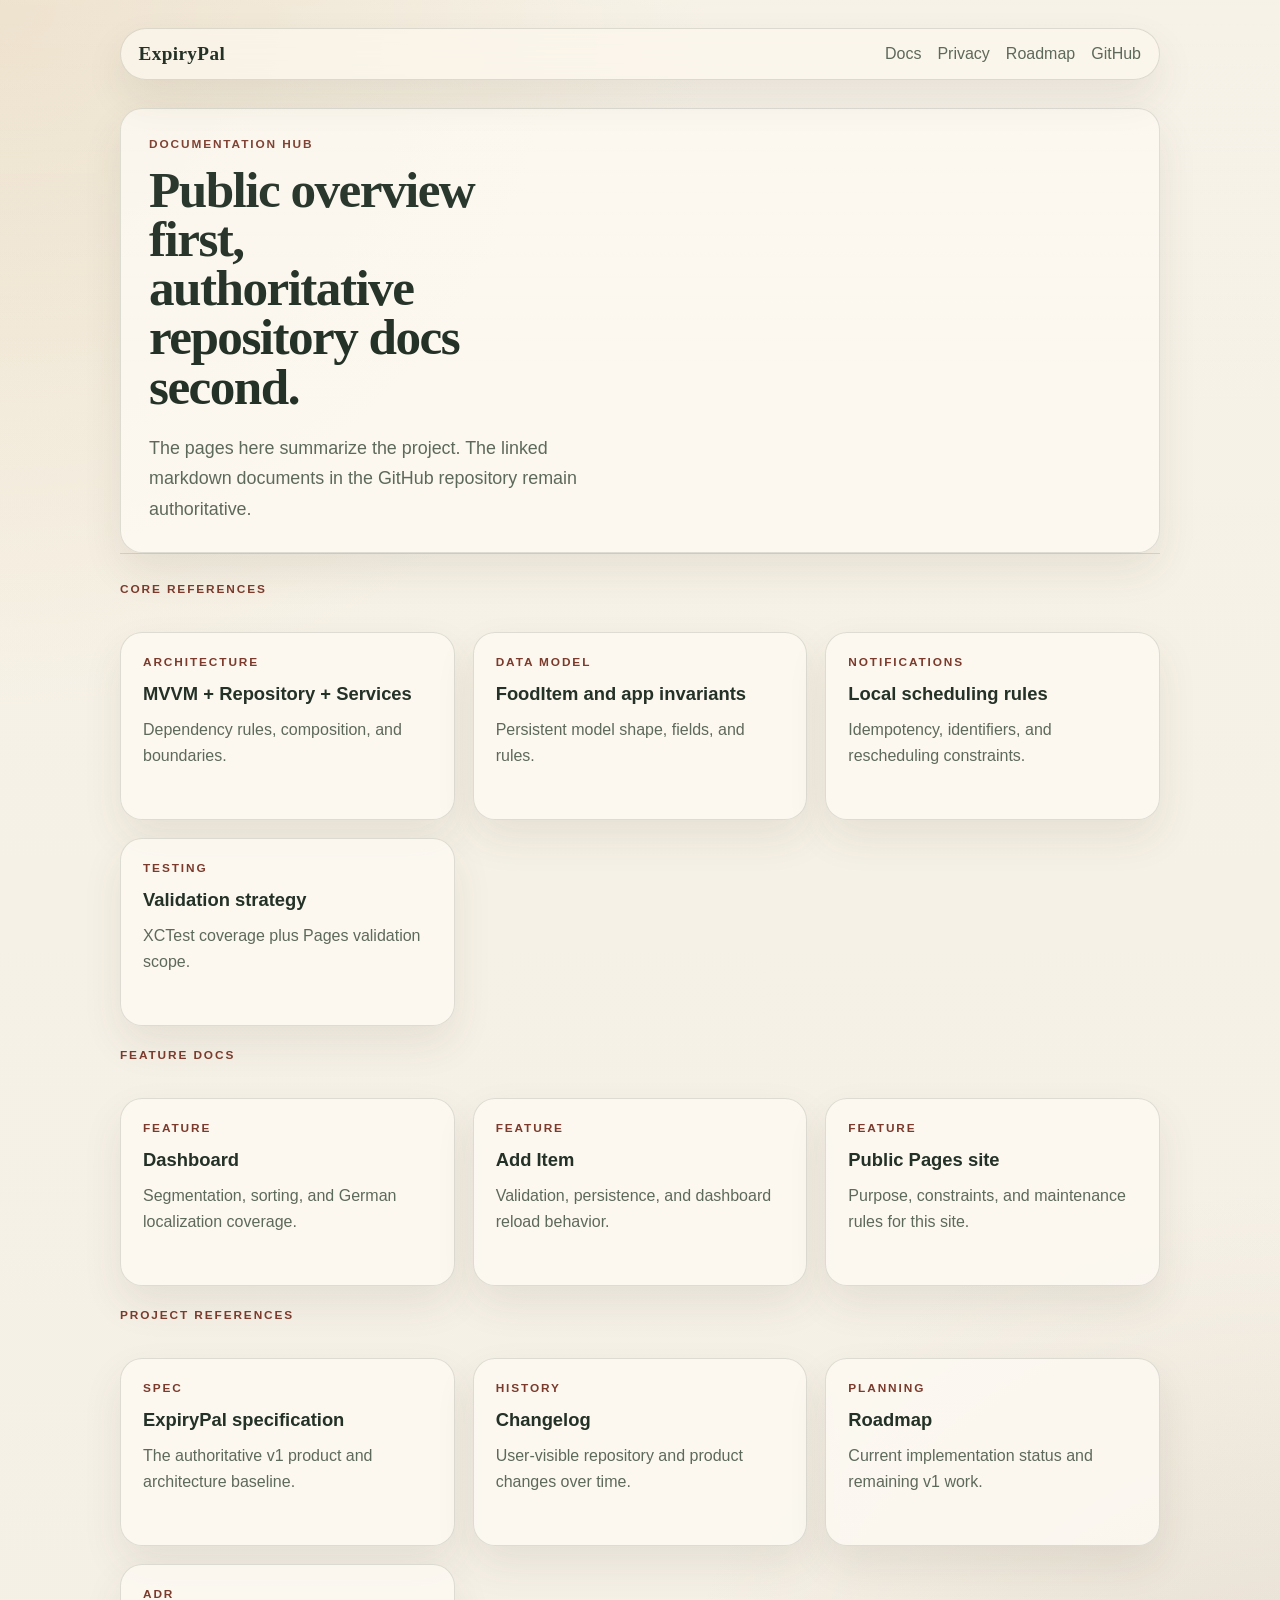
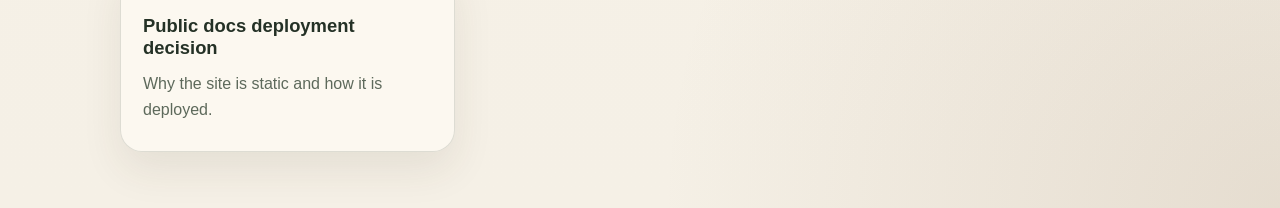
==== docs/site/docs.html @ cae8fb9b "docs: add github pages landing site" ====
<!DOCTYPE html>
<html lang="en">
  <head>
    <meta charset="UTF-8" />
    <meta name="viewport" content="width=device-width, initial-scale=1.0" />
    <title>ExpiryPal Docs Hub</title>
    <meta name="description" content="Public documentation hub for ExpiryPal." />
    <link rel="stylesheet" href="styles.css" />
  </head>
  <body>
    <div class="page-shell inner-shell">
      <header class="topbar">
        <a class="brand" href="index.html">ExpiryPal</a>
        <nav class="topnav" aria-label="Primary">
          <a href="docs.html">Docs</a>
          <a href="privacy.html">Privacy</a>
          <a href="roadmap.html">Roadmap</a>
          <a href="https://github.com/Gitzoz/expirypal">GitHub</a>
        </nav>
      </header>

      <main>
        <section class="page-intro panel">
          <p class="eyebrow">Documentation hub</p>
          <h1>Public overview first, authoritative repository docs second.</h1>
          <p class="lede compact">
            The pages here summarize the project. The linked markdown documents in the GitHub repository remain authoritative.
          </p>
        </section>

        <section class="link-groups ruled">
          <div class="link-group">
            <p class="section-label">Core references</p>
            <div class="docs-grid">
              <a class="doc-link panel" href="https://github.com/Gitzoz/expirypal/blob/main/docs/architecture.md">
                <span class="doc-kind">Architecture</span>
                <strong>MVVM + Repository + Services</strong>
                <span>Dependency rules, composition, and boundaries.</span>
              </a>
              <a class="doc-link panel" href="https://github.com/Gitzoz/expirypal/blob/main/docs/data-model.md">
                <span class="doc-kind">Data model</span>
                <strong>FoodItem and app invariants</strong>
                <span>Persistent model shape, fields, and rules.</span>
              </a>
              <a class="doc-link panel" href="https://github.com/Gitzoz/expirypal/blob/main/docs/notifications.md">
                <span class="doc-kind">Notifications</span>
                <strong>Local scheduling rules</strong>
                <span>Idempotency, identifiers, and rescheduling constraints.</span>
              </a>
              <a class="doc-link panel" href="https://github.com/Gitzoz/expirypal/blob/main/docs/testing.md">
                <span class="doc-kind">Testing</span>
                <strong>Validation strategy</strong>
                <span>XCTest coverage plus Pages validation scope.</span>
              </a>
            </div>
          </div>

          <div class="link-group">
            <p class="section-label">Feature docs</p>
            <div class="docs-grid">
              <a class="doc-link panel" href="https://github.com/Gitzoz/expirypal/blob/main/docs/features/dashboard.md">
                <span class="doc-kind">Feature</span>
                <strong>Dashboard</strong>
                <span>Segmentation, sorting, and German localization coverage.</span>
              </a>
              <a class="doc-link panel" href="https://github.com/Gitzoz/expirypal/blob/main/docs/features/add-item.md">
                <span class="doc-kind">Feature</span>
                <strong>Add Item</strong>
                <span>Validation, persistence, and dashboard reload behavior.</span>
              </a>
              <a class="doc-link panel" href="https://github.com/Gitzoz/expirypal/blob/main/docs/features/github-pages-site.md">
                <span class="doc-kind">Feature</span>
                <strong>Public Pages site</strong>
                <span>Purpose, constraints, and maintenance rules for this site.</span>
              </a>
            </div>
          </div>

          <div class="link-group">
            <p class="section-label">Project references</p>
            <div class="docs-grid">
              <a class="doc-link panel" href="https://github.com/Gitzoz/expirypal/blob/main/docs/spec/ExpiryPalSpec.md">
                <span class="doc-kind">Spec</span>
                <strong>ExpiryPal specification</strong>
                <span>The authoritative v1 product and architecture baseline.</span>
              </a>
              <a class="doc-link panel" href="https://github.com/Gitzoz/expirypal/blob/main/CHANGELOG.md">
                <span class="doc-kind">History</span>
                <strong>Changelog</strong>
                <span>User-visible repository and product changes over time.</span>
              </a>
              <a class="doc-link panel" href="https://github.com/Gitzoz/expirypal/blob/main/ROADMAP.md">
                <span class="doc-kind">Planning</span>
                <strong>Roadmap</strong>
                <span>Current implementation status and remaining v1 work.</span>
              </a>
              <a class="doc-link panel" href="https://github.com/Gitzoz/expirypal/blob/main/docs/decisions/ADR-0001-github-pages-public-docs.md">
                <span class="doc-kind">ADR</span>
                <strong>Public docs deployment decision</strong>
                <span>Why the site is static and how it is deployed.</span>
              </a>
            </div>
          </div>
        </section>
      </main>
    </div>
  </body>
</html>
---- docs/site/styles.css ----
:root {
  --bg: #f5f0e6;
  --bg-strong: #efe6d5;
  --panel: rgba(253, 249, 242, 0.84);
  --panel-strong: rgba(246, 238, 225, 0.96);
  --text: #243126;
  --muted: #5d695b;
  --accent: #7b3a2b;
  --accent-soft: #d88d63;
  --line: rgba(36, 49, 38, 0.14);
  --shadow: 0 18px 40px rgba(68, 54, 33, 0.09);
  --radius: 22px;
  --radius-sm: 16px;
}

* {
  box-sizing: border-box;
}

html {
  scroll-behavior: smooth;
}

body {
  margin: 0;
  font-family: "SF Pro Text", "Helvetica Neue", Helvetica, Arial, sans-serif;
  color: var(--text);
  background:
    radial-gradient(circle at top left, rgba(217, 190, 146, 0.32), transparent 32%),
    radial-gradient(circle at bottom right, rgba(135, 104, 73, 0.14), transparent 28%),
    linear-gradient(180deg, #f7f2e7 0%, var(--bg) 100%);
}

body::before {
  content: "";
  position: fixed;
  inset: 0;
  pointer-events: none;
  background:
    linear-gradient(90deg, transparent 0, transparent calc(100% - 1px), rgba(255, 255, 255, 0.08) calc(100% - 1px)),
    linear-gradient(180deg, rgba(255, 255, 255, 0.14), transparent 42%);
  opacity: 0.5;
}

img {
  max-width: 100%;
}

a {
  color: inherit;
}

.page-shell {
  width: min(1180px, calc(100% - 32px));
  margin: 0 auto;
  padding: 28px 0 56px;
}

.inner-shell {
  width: min(1040px, calc(100% - 32px));
}

.topbar {
  display: flex;
  align-items: center;
  justify-content: space-between;
  gap: 20px;
  margin-bottom: 28px;
  padding: 14px 18px;
  border: 1px solid var(--line);
  border-radius: 999px;
  background: rgba(252, 247, 238, 0.72);
  backdrop-filter: blur(14px);
  box-shadow: var(--shadow);
}

.brand {
  font-family: Iowan Old Style, Palatino Linotype, Book Antiqua, Georgia, serif;
  font-size: 1.2rem;
  font-weight: 700;
  text-decoration: none;
  letter-spacing: 0.02em;
}

.topnav {
  display: flex;
  flex-wrap: wrap;
  gap: 16px;
}

.topnav a,
.text-link {
  text-decoration: none;
  color: var(--muted);
}

.topnav a:hover,
.text-link:hover {
  color: var(--accent);
}

.panel {
  border: 1px solid var(--line);
  border-radius: var(--radius);
  background: var(--panel);
  box-shadow: var(--shadow);
}

.hero {
  display: grid;
  grid-template-columns: minmax(0, 1.45fr) minmax(280px, 0.8fr);
  gap: 24px;
  padding: 34px;
}

.hero-copy h1,
.page-intro h1,
.section-grid h2 {
  font-family: Iowan Old Style, Palatino Linotype, Book Antiqua, Georgia, serif;
  line-height: 0.96;
  letter-spacing: -0.03em;
  margin: 0;
}

.hero-copy h1 {
  font-size: clamp(3rem, 7vw, 5.8rem);
  max-width: 10ch;
}

.page-intro h1,
.section-grid h2 {
  font-size: clamp(2.1rem, 4vw, 3.2rem);
  max-width: 14ch;
}

.eyebrow,
.section-label,
.note-label,
.doc-kind {
  margin: 0 0 14px;
  text-transform: uppercase;
  letter-spacing: 0.16em;
  font-size: 0.74rem;
  color: var(--accent);
  font-weight: 700;
}

.lede {
  font-size: 1.12rem;
  line-height: 1.7;
  max-width: 54ch;
  color: var(--muted);
  margin: 22px 0 0;
}

.compact {
  max-width: 44ch;
}

.badge-row,
.cta-row,
.footer-links {
  display: flex;
  flex-wrap: wrap;
  gap: 12px;
}

.badge-row {
  margin-top: 26px;
}

.badge {
  display: inline-flex;
  align-items: center;
  min-height: 38px;
  padding: 0 14px;
  border-radius: 999px;
  background: rgba(107, 129, 98, 0.11);
  border: 1px solid rgba(107, 129, 98, 0.18);
  color: var(--text);
  font-size: 0.95rem;
}

.cta-row {
  margin-top: 26px;
}

.button {
  display: inline-flex;
  align-items: center;
  justify-content: center;
  min-height: 48px;
  padding: 0 18px;
  border-radius: 999px;
  text-decoration: none;
  font-weight: 700;
}

.button-primary {
  background: var(--text);
  color: #f8f3e8;
}

.button-secondary {
  background: rgba(255, 255, 255, 0.56);
  color: var(--text);
  border: 1px solid var(--line);
}

.card-stack {
  display: grid;
  gap: 18px;
  align-content: end;
}

.card-note,
.compact-card,
.step,
.doc-link,
.text-panel {
  padding: 22px;
}

.card-note {
  background: var(--panel-strong);
  border: 1px solid var(--line);
  border-radius: var(--radius-sm);
}

.card-note ul,
.compact-card ul,
.step ul,
.text-panel ul {
  margin: 12px 0 0;
  padding-left: 18px;
  color: var(--muted);
}

.card-note li,
.compact-card li,
.step li,
.text-panel li {
  margin: 8px 0;
}

.accent,
.warning-card {
  background: linear-gradient(180deg, rgba(216, 141, 99, 0.18), rgba(255, 247, 235, 0.94));
}

.section-grid {
  display: grid;
  grid-template-columns: minmax(0, 0.7fr) minmax(0, 1.3fr);
  gap: 28px;
  margin-top: 34px;
  padding-top: 12px;
}

.ruled {
  border-top: 1px solid var(--line);
  padding-top: 28px;
}

.three-up,
.scope-grid,
.docs-grid,
.privacy-grid {
  display: grid;
  grid-template-columns: repeat(3, minmax(0, 1fr));
  gap: 18px;
}

.steps {
  display: grid;
  grid-template-columns: repeat(3, minmax(0, 1fr));
  gap: 18px;
}

.compact-card h3,
.step h3,
.doc-link strong,
.privacy-grid h2,
.scope-grid h2 {
  margin: 0;
  font-size: 1.15rem;
}

.compact-card p,
.step p,
.doc-link span:last-child,
.text-panel p {
  margin: 12px 0 0;
  line-height: 1.65;
  color: var(--muted);
}

.step-index {
  display: inline-flex;
  margin-bottom: 20px;
  color: var(--accent);
  font-family: Iowan Old Style, Palatino Linotype, Book Antiqua, Georgia, serif;
  font-size: 2rem;
}

.doc-link {
  text-decoration: none;
  display: flex;
  flex-direction: column;
  min-height: 188px;
}

.doc-link:hover {
  transform: translateY(-2px);
  transition: transform 140ms ease;
}

.link-groups,
.link-group {
  display: grid;
  gap: 22px;
}

.page-intro {
  padding: 28px;
}

.site-footer {
  display: grid;
  grid-template-columns: minmax(0, 1fr) auto;
  gap: 18px;
  margin-top: 42px;
  padding-top: 24px;
  border-top: 1px solid var(--line);
  color: var(--muted);
}

.site-footer strong {
  color: var(--text);
}

.footer-meta {
  grid-column: 1 / -1;
  margin: 0;
  font-size: 0.92rem;
}

@media (max-width: 980px) {
  .hero,
  .section-grid,
  .site-footer {
    grid-template-columns: 1fr;
  }

  .three-up,
  .scope-grid,
  .docs-grid,
  .privacy-grid,
  .steps {
    grid-template-columns: 1fr;
  }

  .hero-copy h1 {
    max-width: none;
  }
}

@media (max-width: 720px) {
  .page-shell,
  .inner-shell {
    width: min(100% - 20px, 1000px);
    padding-top: 18px;
  }

  .topbar {
    border-radius: 28px;
    align-items: flex-start;
    flex-direction: column;
  }

  .hero,
  .page-intro,
  .card-note,
  .compact-card,
  .step,
  .doc-link,
  .text-panel {
    padding: 20px;
  }

  .hero-copy h1,
  .page-intro h1,
  .section-grid h2 {
    letter-spacing: -0.04em;
  }
}
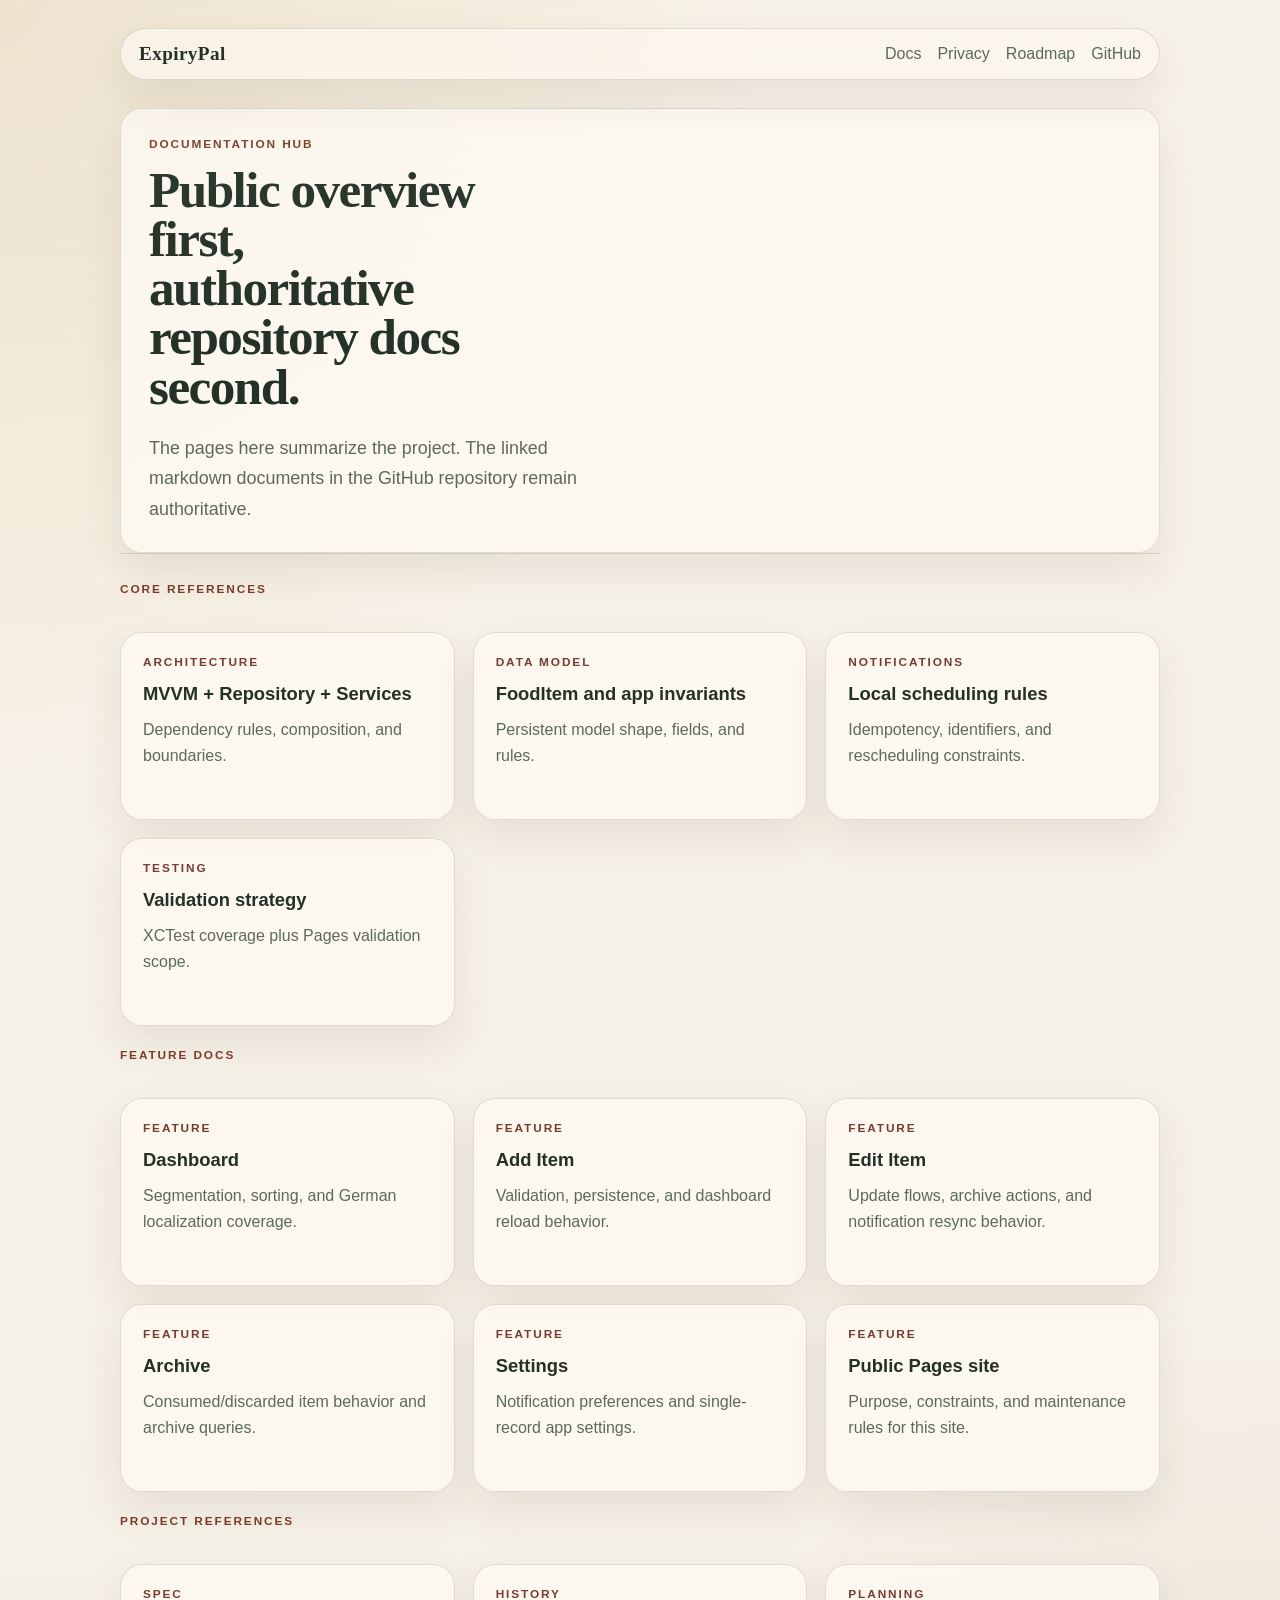
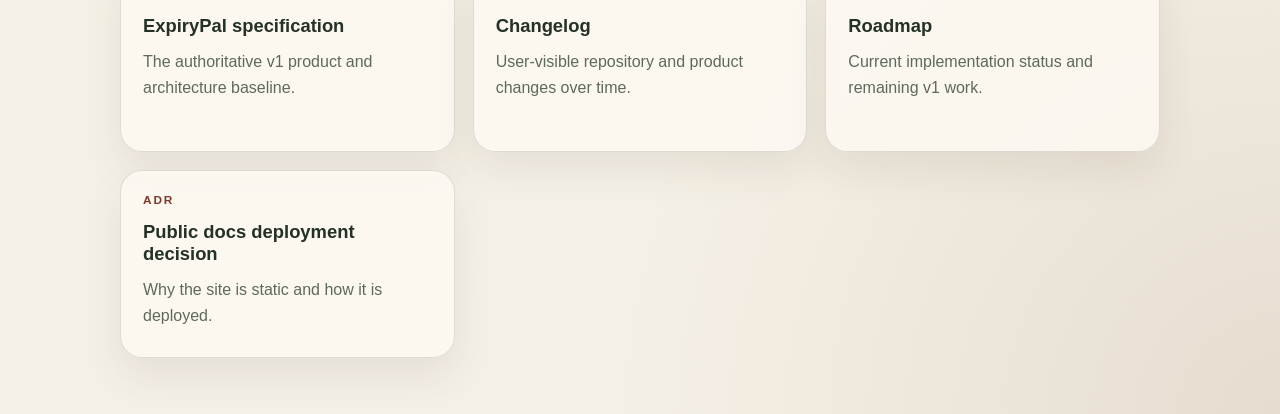
==== commit dbe3f71d: "feat: complete item lifecycle and notification settings" ====
--- a/docs/site/docs.html
+++ b/docs/site/docs.html
@@ -68,6 +68,21 @@
                 <strong>Add Item</strong>
                 <span>Validation, persistence, and dashboard reload behavior.</span>
               </a>
+              <a class="doc-link panel" href="https://github.com/Gitzoz/expirypal/blob/main/docs/features/edit-item.md">
+                <span class="doc-kind">Feature</span>
+                <strong>Edit Item</strong>
+                <span>Update flows, archive actions, and notification resync behavior.</span>
+              </a>
+              <a class="doc-link panel" href="https://github.com/Gitzoz/expirypal/blob/main/docs/features/archive.md">
+                <span class="doc-kind">Feature</span>
+                <strong>Archive</strong>
+                <span>Consumed/discarded item behavior and archive queries.</span>
+              </a>
+              <a class="doc-link panel" href="https://github.com/Gitzoz/expirypal/blob/main/docs/features/settings.md">
+                <span class="doc-kind">Feature</span>
+                <strong>Settings</strong>
+                <span>Notification preferences and single-record app settings.</span>
+              </a>
               <a class="doc-link panel" href="https://github.com/Gitzoz/expirypal/blob/main/docs/features/github-pages-site.md">
                 <span class="doc-kind">Feature</span>
                 <strong>Public Pages site</strong>
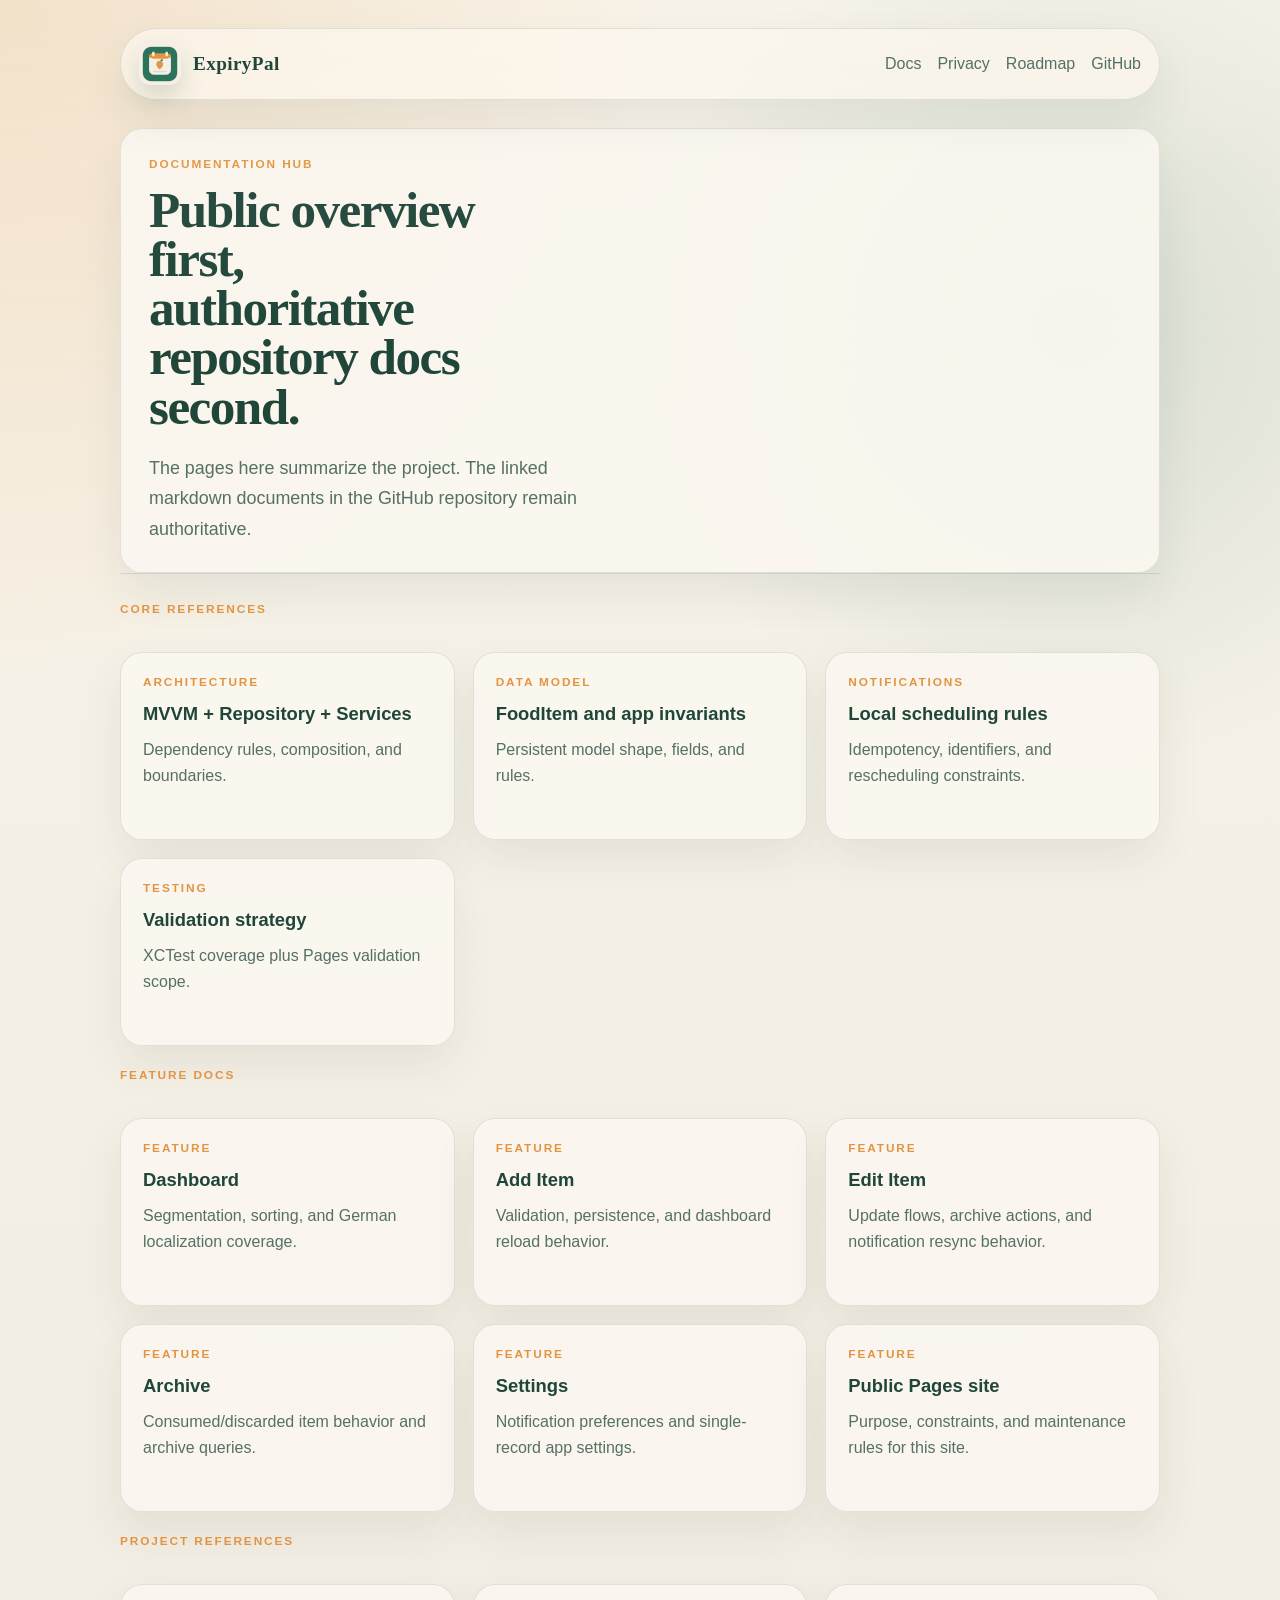
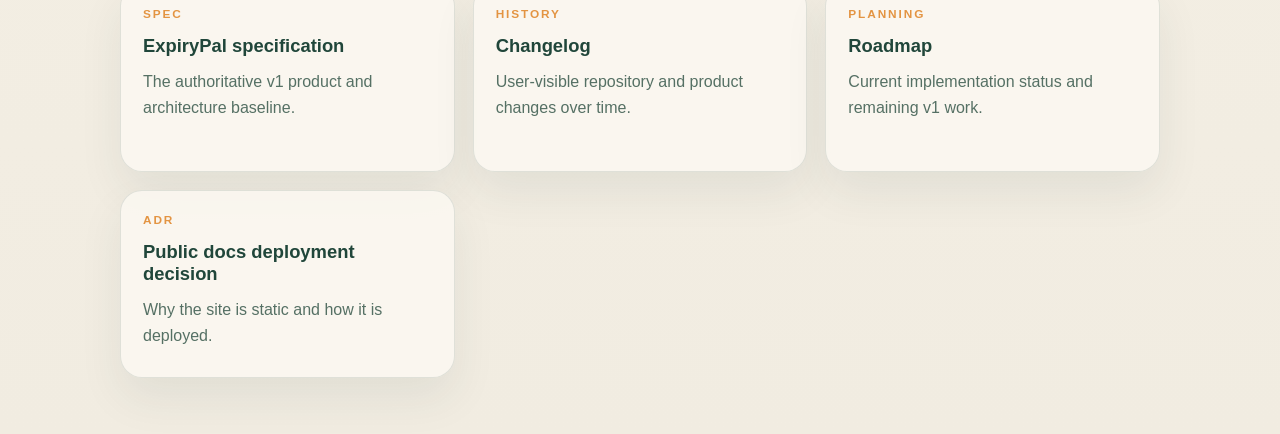
==== commit 2b05f145: "design: unify visual system and release screenshot pipeline" ====
--- a/docs/site/docs.html
+++ b/docs/site/docs.html
@@ -10,7 +10,10 @@
   <body>
     <div class="page-shell inner-shell">
       <header class="topbar">
-        <a class="brand" href="index.html">ExpiryPal</a>
+        <a class="brand" href="index.html">
+          <img class="brand-mark" src="assets/app-icon.png" alt="ExpiryPal app icon" />
+          <span>ExpiryPal</span>
+        </a>
         <nav class="topnav" aria-label="Primary">
           <a href="docs.html">Docs</a>
           <a href="privacy.html">Privacy</a>
--- a/docs/site/styles.css
+++ b/docs/site/styles.css
@@ -1,14 +1,15 @@
 :root {
-  --bg: #f5f0e6;
-  --bg-strong: #efe6d5;
-  --panel: rgba(253, 249, 242, 0.84);
-  --panel-strong: rgba(246, 238, 225, 0.96);
-  --text: #243126;
-  --muted: #5d695b;
-  --accent: #7b3a2b;
-  --accent-soft: #d88d63;
-  --line: rgba(36, 49, 38, 0.14);
-  --shadow: 0 18px 40px rgba(68, 54, 33, 0.09);
+  --bg: #f1ece1;
+  --bg-strong: #ebe3d2;
+  --panel: rgba(251, 248, 241, 0.88);
+  --panel-strong: rgba(247, 241, 232, 0.98);
+  --text: #20463a;
+  --muted: #557064;
+  --accent: #e39442;
+  --accent-strong: #2f725b;
+  --accent-soft: #f4d8b6;
+  --line: rgba(32, 70, 58, 0.12);
+  --shadow: 0 20px 44px rgba(32, 70, 58, 0.08);
   --radius: 22px;
   --radius-sm: 16px;
 }
@@ -26,9 +27,9 @@
   font-family: "SF Pro Text", "Helvetica Neue", Helvetica, Arial, sans-serif;
   color: var(--text);
   background:
-    radial-gradient(circle at top left, rgba(217, 190, 146, 0.32), transparent 32%),
-    radial-gradient(circle at bottom right, rgba(135, 104, 73, 0.14), transparent 28%),
-    linear-gradient(180deg, #f7f2e7 0%, var(--bg) 100%);
+    radial-gradient(circle at top left, rgba(227, 165, 93, 0.24), transparent 28%),
+    radial-gradient(circle at 84% 16%, rgba(47, 114, 91, 0.16), transparent 22%),
+    linear-gradient(180deg, #f8f3e8 0%, var(--bg) 100%);
 }
 
 body::before {
@@ -75,6 +76,9 @@
 }
 
 .brand {
+  display: inline-flex;
+  align-items: center;
+  gap: 12px;
   font-family: Iowan Old Style, Palatino Linotype, Book Antiqua, Georgia, serif;
   font-size: 1.2rem;
   font-weight: 700;
@@ -82,6 +86,13 @@
   letter-spacing: 0.02em;
 }
 
+.brand-mark {
+  width: 42px;
+  height: 42px;
+  border-radius: 12px;
+  box-shadow: 0 12px 24px rgba(32, 70, 58, 0.16);
+}
+
 .topnav {
   display: flex;
   flex-wrap: wrap;
@@ -108,7 +119,7 @@
 
 .hero {
   display: grid;
-  grid-template-columns: minmax(0, 1.45fr) minmax(280px, 0.8fr);
+  grid-template-columns: minmax(0, 1.28fr) minmax(320px, 0.92fr);
   gap: 24px;
   padding: 34px;
 }
@@ -197,12 +208,12 @@
 }
 
 .button-primary {
-  background: var(--text);
+  background: var(--accent-strong);
   color: #f8f3e8;
 }
 
 .button-secondary {
-  background: rgba(255, 255, 255, 0.56);
+  background: rgba(255, 255, 255, 0.64);
   color: var(--text);
   border: 1px solid var(--line);
 }
@@ -245,7 +256,22 @@
 
 .accent,
 .warning-card {
-  background: linear-gradient(180deg, rgba(216, 141, 99, 0.18), rgba(255, 247, 235, 0.94));
+  background: linear-gradient(180deg, rgba(227, 165, 93, 0.22), rgba(255, 247, 235, 0.94));
+}
+
+.hero-icon-card {
+  display: grid;
+  place-items: center;
+  min-height: 240px;
+  background:
+    radial-gradient(circle at 50% 35%, rgba(255, 255, 255, 0.34), transparent 30%),
+    linear-gradient(180deg, rgba(47, 114, 91, 0.12), rgba(255, 255, 255, 0.36));
+}
+
+.hero-icon-card img {
+  width: min(100%, 230px);
+  border-radius: 24px;
+  box-shadow: 0 24px 50px rgba(32, 70, 58, 0.18);
 }
 
 .section-grid {
@@ -312,6 +338,7 @@
 .doc-link:hover {
   transform: translateY(-2px);
   transition: transform 140ms ease;
+  border-color: rgba(47, 114, 91, 0.18);
 }
 
 .link-groups,
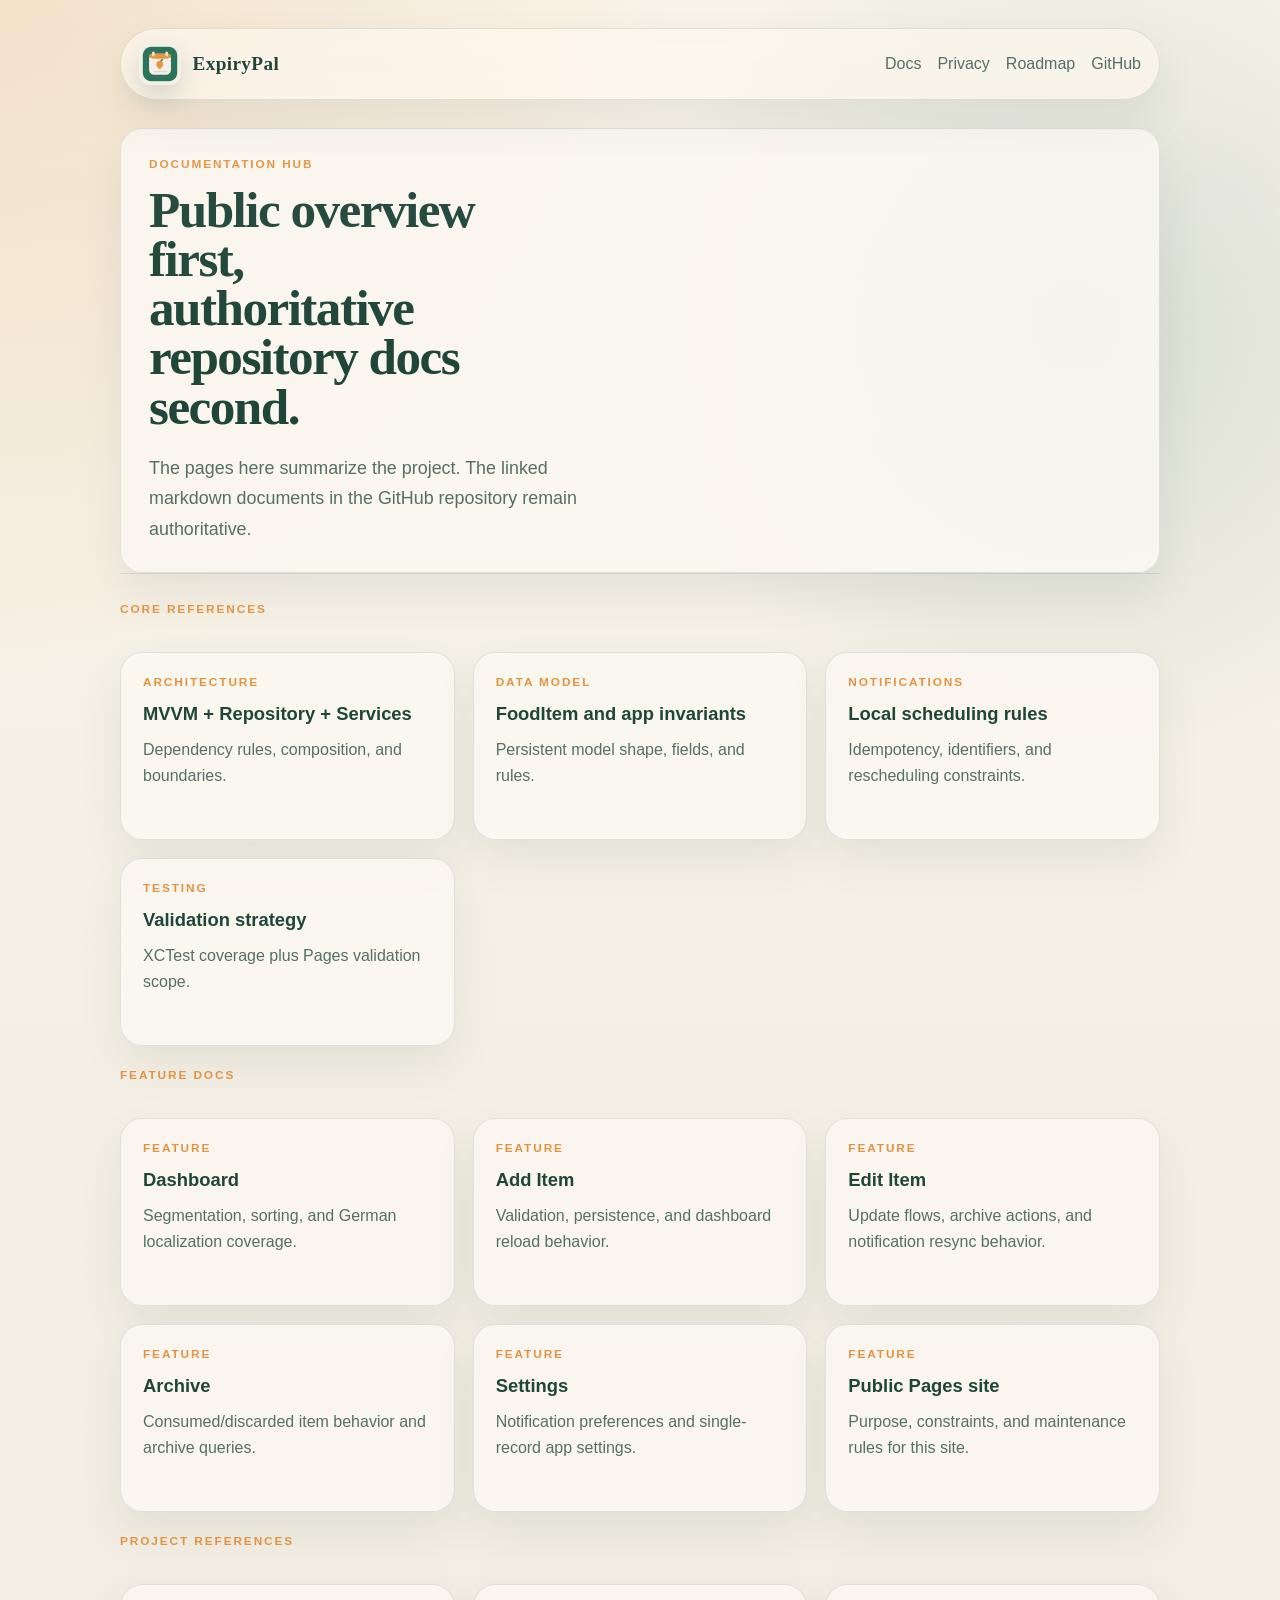
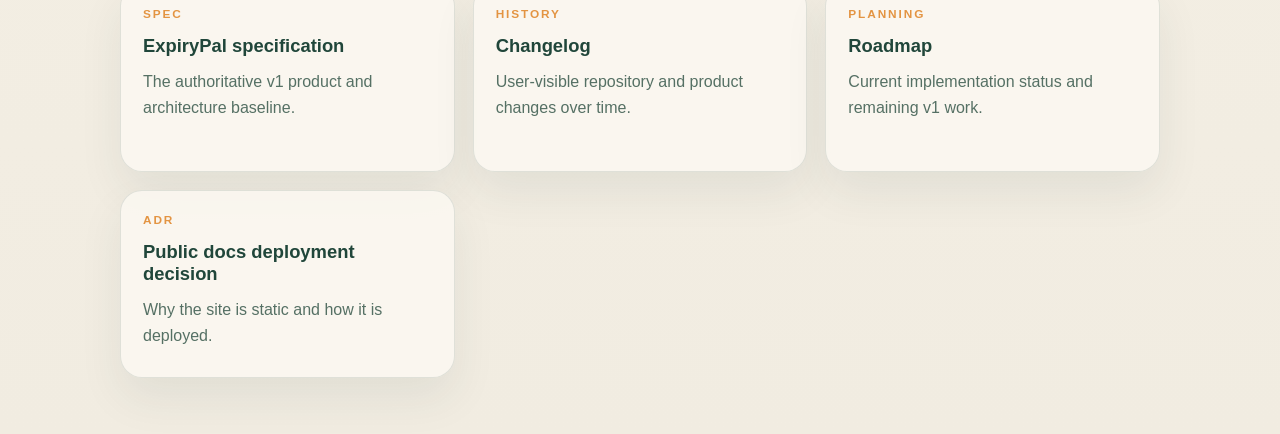
==== commit ead35071: "docs: finalize release metadata and site SEO" ====
--- a/docs/site/docs.html
+++ b/docs/site/docs.html
@@ -5,6 +5,18 @@
     <meta name="viewport" content="width=device-width, initial-scale=1.0" />
     <title>ExpiryPal Docs Hub</title>
     <meta name="description" content="Public documentation hub for ExpiryPal." />
+    <link rel="canonical" href="https://gitzoz.github.io/expirypal/docs.html" />
+    <meta property="og:type" content="website" />
+    <meta property="og:site_name" content="ExpiryPal" />
+    <meta property="og:title" content="ExpiryPal Docs Hub" />
+    <meta property="og:description" content="Public overview pages and links to the authoritative ExpiryPal repository documentation." />
+    <meta property="og:url" content="https://gitzoz.github.io/expirypal/docs.html" />
+    <meta property="og:image" content="https://gitzoz.github.io/expirypal/assets/app-icon.png" />
+    <meta name="twitter:card" content="summary_large_image" />
+    <meta name="twitter:title" content="ExpiryPal Docs Hub" />
+    <meta name="twitter:description" content="Public overview pages and links to the authoritative ExpiryPal repository documentation." />
+    <meta name="twitter:image" content="https://gitzoz.github.io/expirypal/assets/app-icon.png" />
+    <link rel="icon" type="image/png" href="assets/app-icon.png" />
     <link rel="stylesheet" href="styles.css" />
   </head>
   <body>
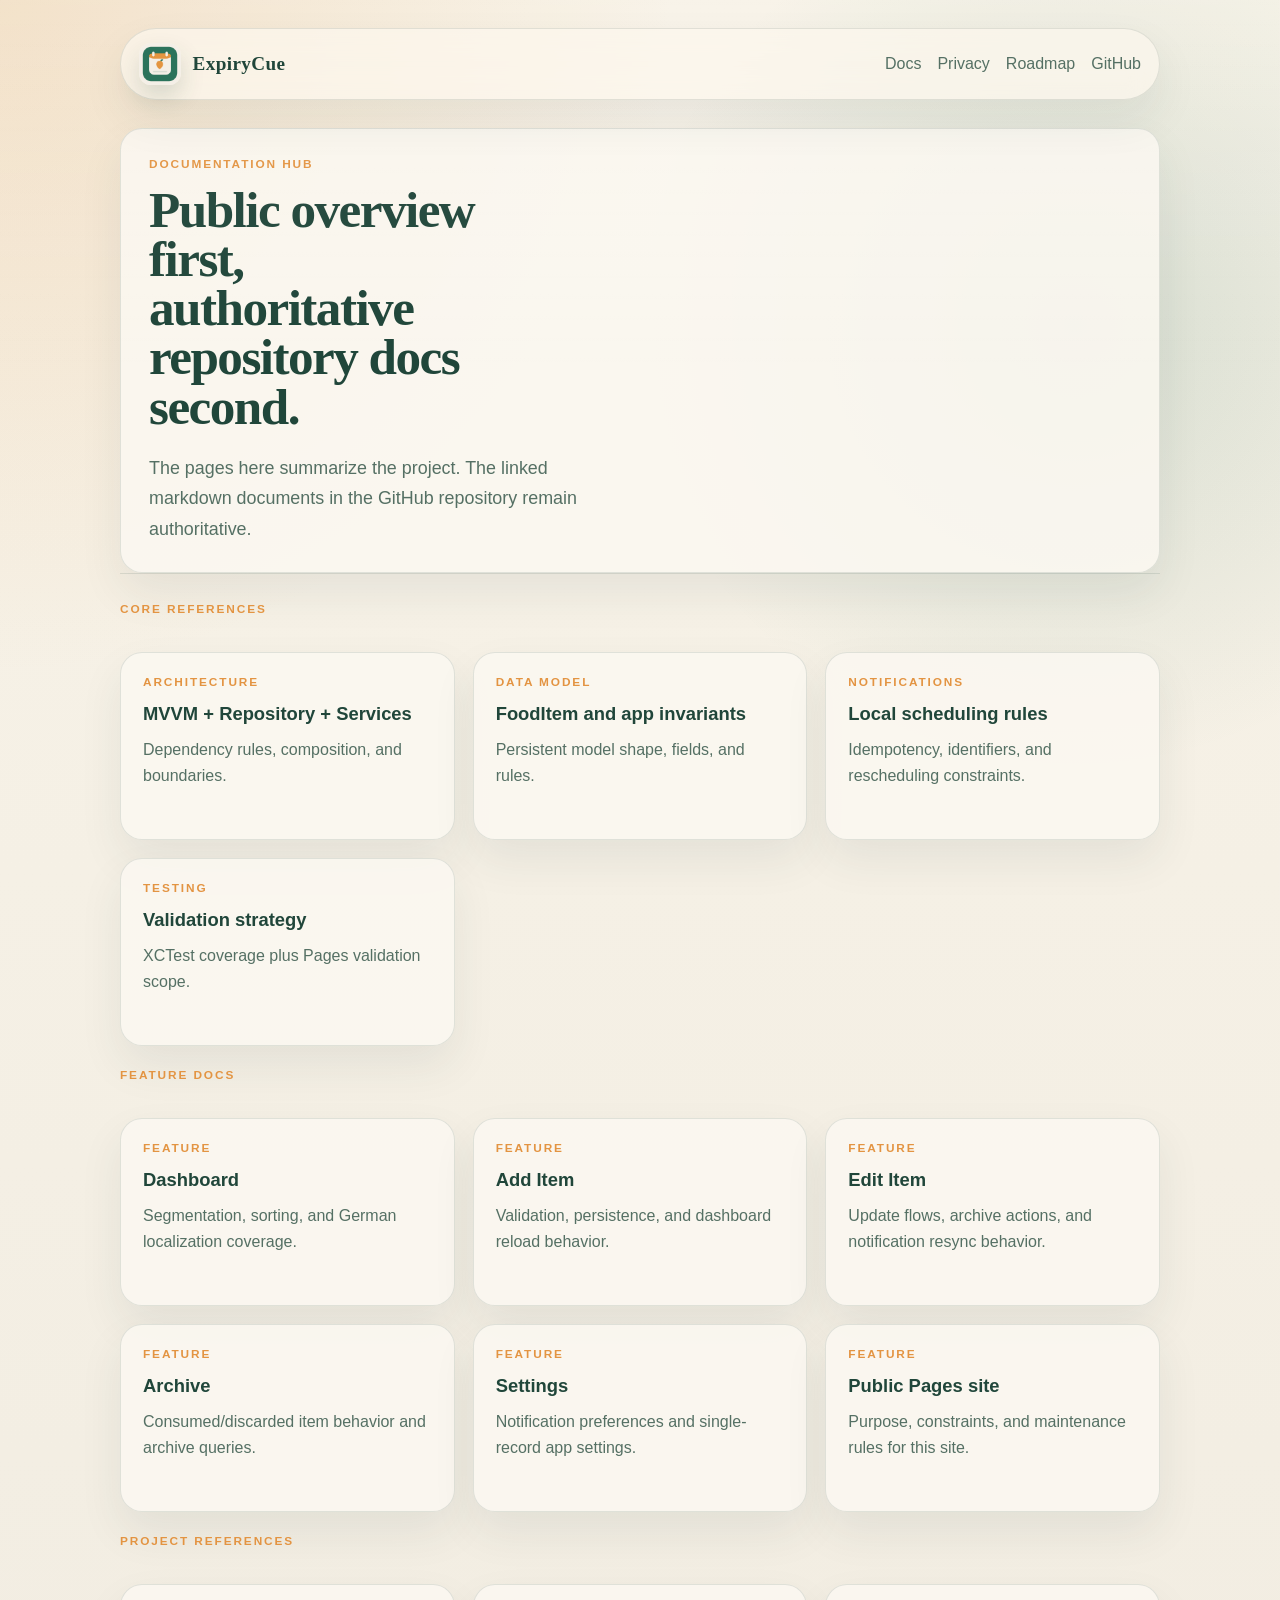
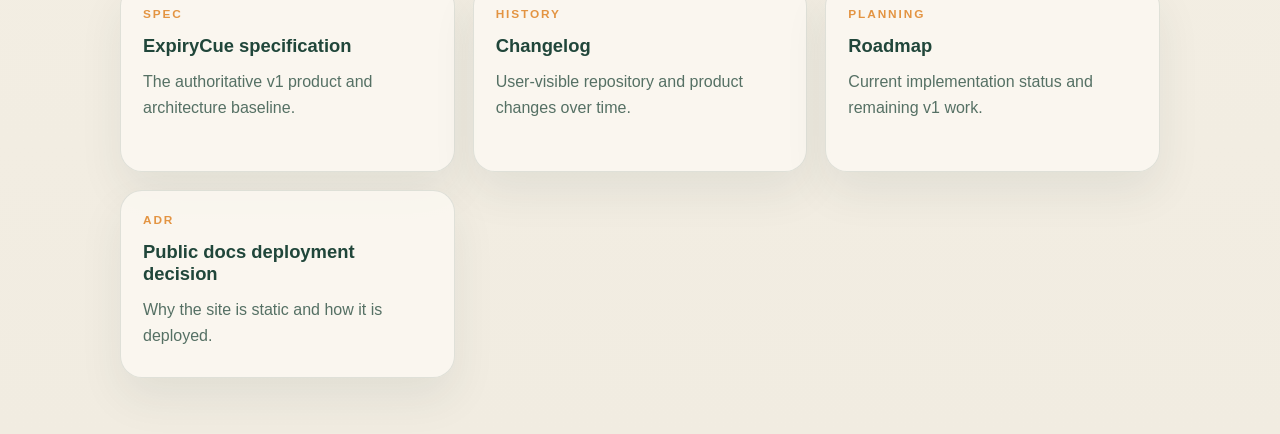
==== commit 3c5d4174: "brand: rename app to ExpiryCue and finalize release assets" ====
--- a/docs/site/docs.html
+++ b/docs/site/docs.html
@@ -3,19 +3,19 @@
   <head>
     <meta charset="UTF-8" />
     <meta name="viewport" content="width=device-width, initial-scale=1.0" />
-    <title>ExpiryPal Docs Hub</title>
-    <meta name="description" content="Public documentation hub for ExpiryPal." />
-    <link rel="canonical" href="https://gitzoz.github.io/expirypal/docs.html" />
+    <title>ExpiryCue Docs Hub</title>
+    <meta name="description" content="Public documentation hub for ExpiryCue." />
+    <link rel="canonical" href="https://gitzoz.github.io/expirycue/docs.html" />
     <meta property="og:type" content="website" />
-    <meta property="og:site_name" content="ExpiryPal" />
-    <meta property="og:title" content="ExpiryPal Docs Hub" />
-    <meta property="og:description" content="Public overview pages and links to the authoritative ExpiryPal repository documentation." />
-    <meta property="og:url" content="https://gitzoz.github.io/expirypal/docs.html" />
-    <meta property="og:image" content="https://gitzoz.github.io/expirypal/assets/app-icon.png" />
+    <meta property="og:site_name" content="ExpiryCue" />
+    <meta property="og:title" content="ExpiryCue Docs Hub" />
+    <meta property="og:description" content="Public overview pages and links to the authoritative ExpiryCue repository documentation." />
+    <meta property="og:url" content="https://gitzoz.github.io/expirycue/docs.html" />
+    <meta property="og:image" content="https://gitzoz.github.io/expirycue/assets/app-icon.png" />
     <meta name="twitter:card" content="summary_large_image" />
-    <meta name="twitter:title" content="ExpiryPal Docs Hub" />
-    <meta name="twitter:description" content="Public overview pages and links to the authoritative ExpiryPal repository documentation." />
-    <meta name="twitter:image" content="https://gitzoz.github.io/expirypal/assets/app-icon.png" />
+    <meta name="twitter:title" content="ExpiryCue Docs Hub" />
+    <meta name="twitter:description" content="Public overview pages and links to the authoritative ExpiryCue repository documentation." />
+    <meta name="twitter:image" content="https://gitzoz.github.io/expirycue/assets/app-icon.png" />
     <link rel="icon" type="image/png" href="assets/app-icon.png" />
     <link rel="stylesheet" href="styles.css" />
   </head>
@@ -23,14 +23,14 @@
     <div class="page-shell inner-shell">
       <header class="topbar">
         <a class="brand" href="index.html">
-          <img class="brand-mark" src="assets/app-icon.png" alt="ExpiryPal app icon" />
-          <span>ExpiryPal</span>
+          <img class="brand-mark" src="assets/app-icon.png" alt="ExpiryCue app icon" />
+          <span>ExpiryCue</span>
         </a>
         <nav class="topnav" aria-label="Primary">
           <a href="docs.html">Docs</a>
           <a href="privacy.html">Privacy</a>
           <a href="roadmap.html">Roadmap</a>
-          <a href="https://github.com/Gitzoz/expirypal">GitHub</a>
+          <a href="https://github.com/Gitzoz/expirycue">GitHub</a>
         </nav>
       </header>
 
@@ -47,22 +47,22 @@
           <div class="link-group">
             <p class="section-label">Core references</p>
             <div class="docs-grid">
-              <a class="doc-link panel" href="https://github.com/Gitzoz/expirypal/blob/main/docs/architecture.md">
+              <a class="doc-link panel" href="https://github.com/Gitzoz/expirycue/blob/main/docs/architecture.md">
                 <span class="doc-kind">Architecture</span>
                 <strong>MVVM + Repository + Services</strong>
                 <span>Dependency rules, composition, and boundaries.</span>
               </a>
-              <a class="doc-link panel" href="https://github.com/Gitzoz/expirypal/blob/main/docs/data-model.md">
+              <a class="doc-link panel" href="https://github.com/Gitzoz/expirycue/blob/main/docs/data-model.md">
                 <span class="doc-kind">Data model</span>
                 <strong>FoodItem and app invariants</strong>
                 <span>Persistent model shape, fields, and rules.</span>
               </a>
-              <a class="doc-link panel" href="https://github.com/Gitzoz/expirypal/blob/main/docs/notifications.md">
+              <a class="doc-link panel" href="https://github.com/Gitzoz/expirycue/blob/main/docs/notifications.md">
                 <span class="doc-kind">Notifications</span>
                 <strong>Local scheduling rules</strong>
                 <span>Idempotency, identifiers, and rescheduling constraints.</span>
               </a>
-              <a class="doc-link panel" href="https://github.com/Gitzoz/expirypal/blob/main/docs/testing.md">
+              <a class="doc-link panel" href="https://github.com/Gitzoz/expirycue/blob/main/docs/testing.md">
                 <span class="doc-kind">Testing</span>
                 <strong>Validation strategy</strong>
                 <span>XCTest coverage plus Pages validation scope.</span>
@@ -73,32 +73,32 @@
           <div class="link-group">
             <p class="section-label">Feature docs</p>
             <div class="docs-grid">
-              <a class="doc-link panel" href="https://github.com/Gitzoz/expirypal/blob/main/docs/features/dashboard.md">
+              <a class="doc-link panel" href="https://github.com/Gitzoz/expirycue/blob/main/docs/features/dashboard.md">
                 <span class="doc-kind">Feature</span>
                 <strong>Dashboard</strong>
                 <span>Segmentation, sorting, and German localization coverage.</span>
               </a>
-              <a class="doc-link panel" href="https://github.com/Gitzoz/expirypal/blob/main/docs/features/add-item.md">
+              <a class="doc-link panel" href="https://github.com/Gitzoz/expirycue/blob/main/docs/features/add-item.md">
                 <span class="doc-kind">Feature</span>
                 <strong>Add Item</strong>
                 <span>Validation, persistence, and dashboard reload behavior.</span>
               </a>
-              <a class="doc-link panel" href="https://github.com/Gitzoz/expirypal/blob/main/docs/features/edit-item.md">
+              <a class="doc-link panel" href="https://github.com/Gitzoz/expirycue/blob/main/docs/features/edit-item.md">
                 <span class="doc-kind">Feature</span>
                 <strong>Edit Item</strong>
                 <span>Update flows, archive actions, and notification resync behavior.</span>
               </a>
-              <a class="doc-link panel" href="https://github.com/Gitzoz/expirypal/blob/main/docs/features/archive.md">
+              <a class="doc-link panel" href="https://github.com/Gitzoz/expirycue/blob/main/docs/features/archive.md">
                 <span class="doc-kind">Feature</span>
                 <strong>Archive</strong>
                 <span>Consumed/discarded item behavior and archive queries.</span>
               </a>
-              <a class="doc-link panel" href="https://github.com/Gitzoz/expirypal/blob/main/docs/features/settings.md">
+              <a class="doc-link panel" href="https://github.com/Gitzoz/expirycue/blob/main/docs/features/settings.md">
                 <span class="doc-kind">Feature</span>
                 <strong>Settings</strong>
                 <span>Notification preferences and single-record app settings.</span>
               </a>
-              <a class="doc-link panel" href="https://github.com/Gitzoz/expirypal/blob/main/docs/features/github-pages-site.md">
+              <a class="doc-link panel" href="https://github.com/Gitzoz/expirycue/blob/main/docs/features/github-pages-site.md">
                 <span class="doc-kind">Feature</span>
                 <strong>Public Pages site</strong>
                 <span>Purpose, constraints, and maintenance rules for this site.</span>
@@ -109,22 +109,22 @@
           <div class="link-group">
             <p class="section-label">Project references</p>
             <div class="docs-grid">
-              <a class="doc-link panel" href="https://github.com/Gitzoz/expirypal/blob/main/docs/spec/ExpiryPalSpec.md">
+              <a class="doc-link panel" href="https://github.com/Gitzoz/expirycue/blob/main/docs/spec/ExpiryCueSpec.md">
                 <span class="doc-kind">Spec</span>
-                <strong>ExpiryPal specification</strong>
+                <strong>ExpiryCue specification</strong>
                 <span>The authoritative v1 product and architecture baseline.</span>
               </a>
-              <a class="doc-link panel" href="https://github.com/Gitzoz/expirypal/blob/main/CHANGELOG.md">
+              <a class="doc-link panel" href="https://github.com/Gitzoz/expirycue/blob/main/CHANGELOG.md">
                 <span class="doc-kind">History</span>
                 <strong>Changelog</strong>
                 <span>User-visible repository and product changes over time.</span>
               </a>
-              <a class="doc-link panel" href="https://github.com/Gitzoz/expirypal/blob/main/ROADMAP.md">
+              <a class="doc-link panel" href="https://github.com/Gitzoz/expirycue/blob/main/ROADMAP.md">
                 <span class="doc-kind">Planning</span>
                 <strong>Roadmap</strong>
                 <span>Current implementation status and remaining v1 work.</span>
               </a>
-              <a class="doc-link panel" href="https://github.com/Gitzoz/expirypal/blob/main/docs/decisions/ADR-0001-github-pages-public-docs.md">
+              <a class="doc-link panel" href="https://github.com/Gitzoz/expirycue/blob/main/docs/decisions/ADR-0001-github-pages-public-docs.md">
                 <span class="doc-kind">ADR</span>
                 <strong>Public docs deployment decision</strong>
                 <span>Why the site is static and how it is deployed.</span>
